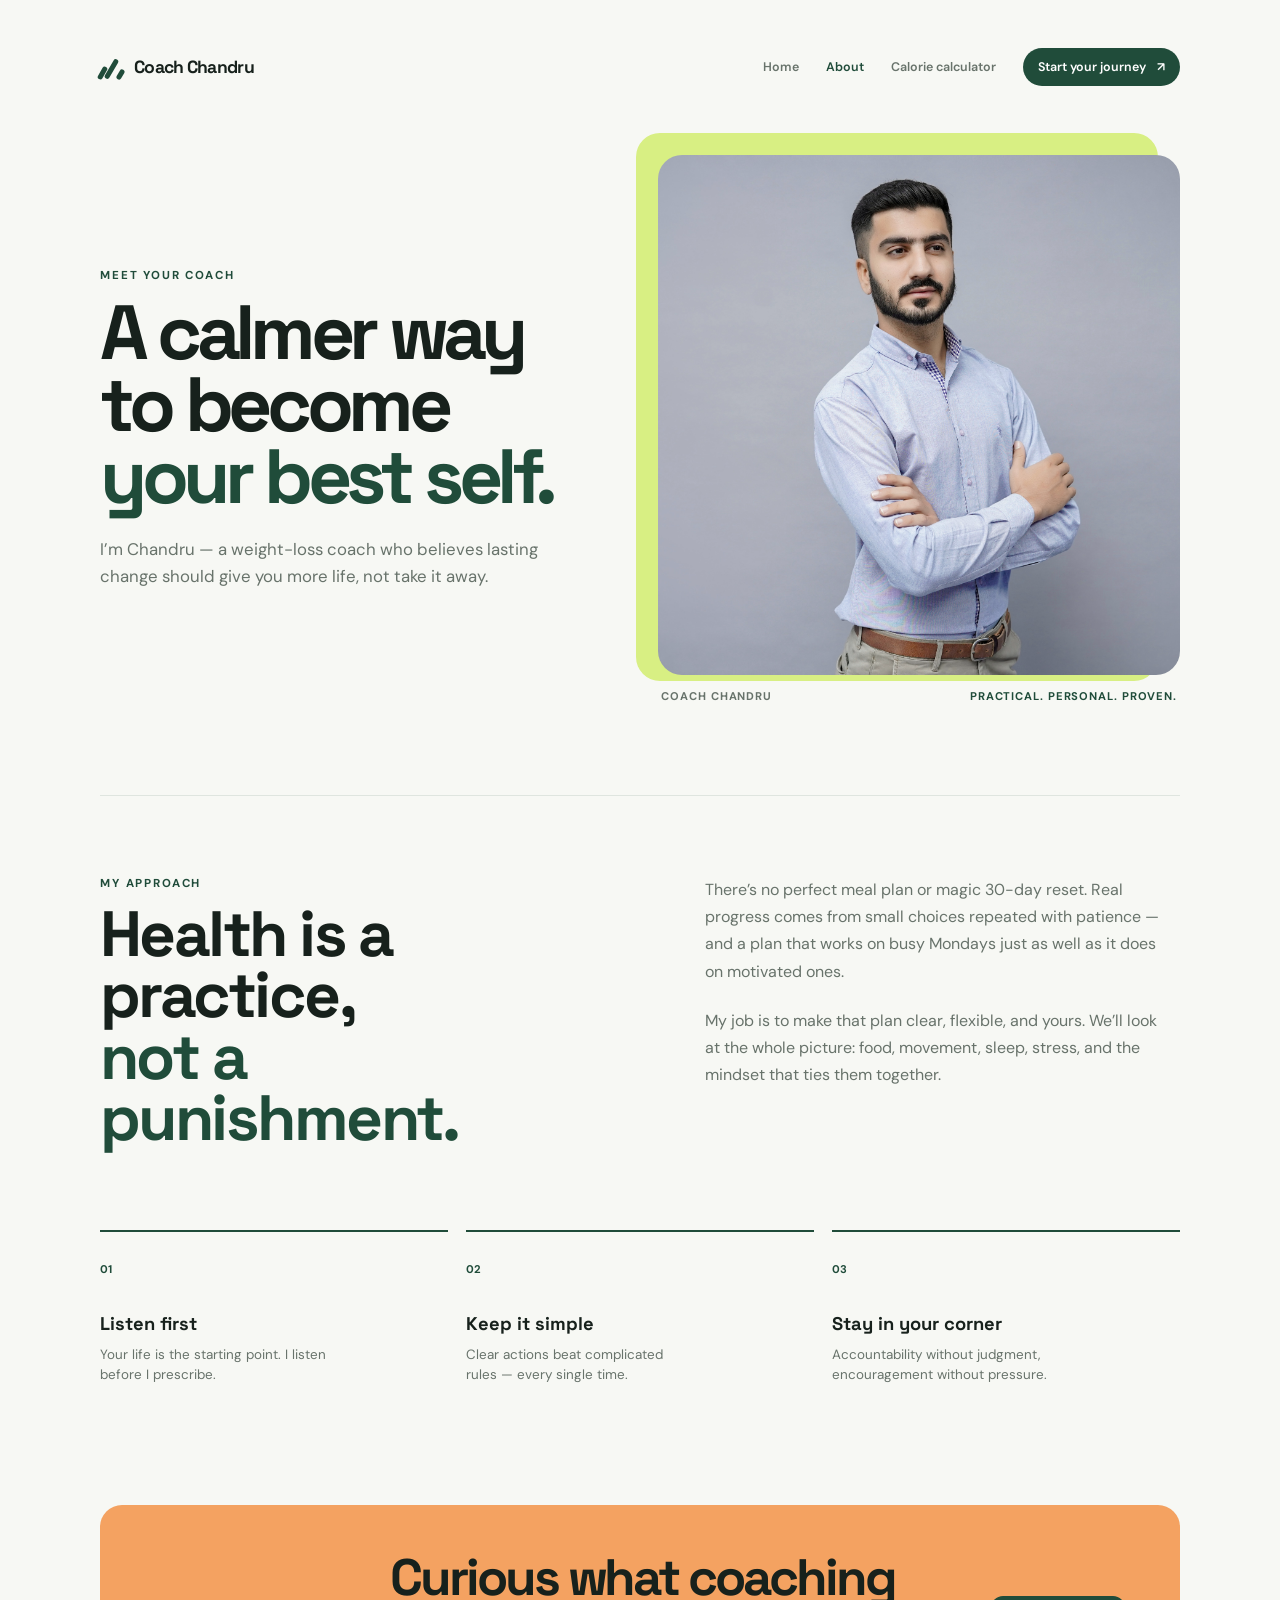
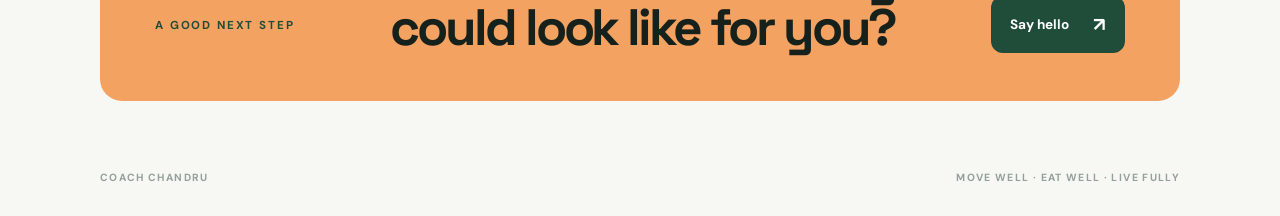
==== about.html @ 8673b8a0 "Added About page with hero image" ====
<!doctype html>
<html lang="en">
  <head>
    <meta charset="UTF-8" />
    <meta name="viewport" content="width=device-width, initial-scale=1.0" />
    <meta name="description" content="Meet Coach Chandru and learn about his practical, sustainable approach to weight-loss coaching." />
    <title>About Coach Chandru — Weight-loss coaching</title>
    <link rel="preconnect" href="https://fonts.googleapis.com" />
    <link rel="preconnect" href="https://fonts.gstatic.com" crossorigin />
    <link href="https://fonts.googleapis.com/css2?family=DM+Sans:wght@400;500;600;700&family=Space+Grotesk:wght@500;600;700&display=swap" rel="stylesheet" />
    <link rel="stylesheet" href="styles.css" />
  </head>
  <body>
    <main class="page-shell about-shell">
      <nav class="site-nav" aria-label="Main navigation">
        <a class="wordmark" href="index.html"><span class="brand-mark" aria-hidden="true"><i></i><i></i><i></i></span>Coach Chandru</a>
        <div class="nav-links"><a href="index.html">Home</a><a class="active" href="about.html">About</a><a href="calculator.html">Calorie calculator</a><a class="nav-cta" href="index.html#start">Start your journey <span>↗</span></a></div>
      </nav>

      <section class="about-hero" aria-labelledby="about-title">
        <div class="about-hero-copy"><p class="eyebrow">Meet your coach</p><h1 id="about-title">A calmer way to become <em>your best self.</em></h1><p class="hero-copy">I’m Chandru — a weight-loss coach who believes lasting change should give you more life, not take it away.</p></div>
        <figure class="about-hero-image"><img src="fotos-VTnQLdlYymI-unsplash.jpg" alt="A person enjoying an active moment outdoors" /><figcaption><span>Coach Chandru</span><span>Practical. Personal. Proven.</span></figcaption></figure>
      </section>

      <section class="about-story"><div><p class="section-kicker">My approach</p><h2>Health is a practice,<br /><em>not a punishment.</em></h2></div><div class="story-copy"><p>There’s no perfect meal plan or magic 30-day reset. Real progress comes from small choices repeated with patience — and a plan that works on busy Mondays just as well as it does on motivated ones.</p><p>My job is to make that plan clear, flexible, and yours. We’ll look at the whole picture: food, movement, sleep, stress, and the mindset that ties them together.</p></div></section>

      <section class="about-values" aria-label="Coach Chandru's values"><article><span>01</span><h3>Listen first</h3><p>Your life is the starting point. I listen before I prescribe.</p></article><article><span>02</span><h3>Keep it simple</h3><p>Clear actions beat complicated rules — every single time.</p></article><article><span>03</span><h3>Stay in your corner</h3><p>Accountability without judgment, encouragement without pressure.</p></article></section>

      <section class="about-cta"><p class="eyebrow">A good next step</p><h2>Curious what coaching<br />could look like for you?</h2><a class="primary-button" href="mailto:hello@coachchandru.com">Say hello <span>↗</span></a></section>
      <footer><span>COACH CHANDRU</span><span>Move well · Eat well · Live fully</span></footer>
    </main>
  </body>
</html>
---- styles.css ----
:root {
  --ink: #17211c;
  --muted: #68736b;
  --line: #dfe5df;
  --paper: #f7f8f4;
  --white: #fff;
  --green: #204c3a;
  --lime: #d8ef83;
  --orange: #f4a261;
  --blue: #b8dce5;
  --shadow: 0 24px 70px rgba(25, 54, 39, 0.1);
}

* { box-sizing: border-box; }
body { margin: 0; background: var(--paper); color: var(--ink); font-family: "DM Sans", sans-serif; }
button, input { font: inherit; }
.page-shell { width: min(1080px, calc(100% - 40px)); margin: 0 auto; padding: 48px 0 32px; }
.hero { position: relative; max-width: 720px; padding: 16px 0 50px; }
.brand-mark { position: absolute; right: 5%; top: 0; display: flex; gap: 5px; align-items: flex-end; height: 33px; }
.brand-mark span { display: block; width: 7px; border-radius: 4px; background: var(--green); transform: rotate(30deg); }
.brand-mark span:nth-child(1) { height: 18px; }.brand-mark span:nth-child(2) { height: 27px; }.brand-mark span:nth-child(3) { height: 13px; }
.eyebrow, .section-kicker { margin: 0 0 13px; color: var(--green); font-size: .72rem; font-weight: 700; letter-spacing: .16em; text-transform: uppercase; }
h1, h2, p { margin-top: 0; }
h1 { max-width: 690px; margin-bottom: 20px; font-family: "Space Grotesk", sans-serif; font-size: clamp(3.1rem, 7vw, 5.7rem); line-height: .94; letter-spacing: -.07em; }
h1 em { color: var(--green); font-style: normal; }
.hero-copy { max-width: 500px; margin-bottom: 0; color: var(--muted); font-size: 1.05rem; line-height: 1.6; }
.calculator-card { border-radius: 28px; background: var(--white); box-shadow: var(--shadow); }
form { padding: clamp(27px, 5vw, 54px); }
.form-heading, .activity-label, .results-heading { display: flex; align-items: flex-start; justify-content: space-between; gap: 24px; }
h2 { margin-bottom: 0; font-family: "Space Grotesk", sans-serif; font-size: clamp(1.4rem, 3vw, 2rem); letter-spacing: -.04em; }
.unit-note { padding: 8px 12px; border: 1px solid var(--line); border-radius: 99px; color: var(--muted); font-size: .75rem; white-space: nowrap; }
.field-grid { display: grid; grid-template-columns: repeat(2, 1fr); gap: 22px 26px; margin-top: 38px; }
.field { display: grid; gap: 9px; min-width: 0; border: 0; padding: 0; }
.field > span, legend { color: var(--ink); font-size: .82rem; font-weight: 700; }
.field small { color: var(--muted); font-size: .75rem; font-weight: 400; }
input[type="number"] { width: 100%; padding: 14px 16px; border: 1.5px solid var(--line); border-radius: 12px; outline: 0; background: #fbfcfa; color: var(--ink); font-size: 1.05rem; transition: border .2s, box-shadow .2s; }
input[type="number"]:focus { border-color: var(--green); box-shadow: 0 0 0 4px rgba(32, 76, 58, .1); }
.segmented-control { display: flex; overflow: hidden; border: 1.5px solid var(--line); border-radius: 12px; background: #fbfcfa; }
.segmented-control label { flex: 1; cursor: pointer; }
.segmented-control input { position: absolute; opacity: 0; }
.segmented-control span { display: block; padding: 14px 12px; color: var(--muted); font-size: .9rem; text-align: center; transition: .2s; }
.segmented-control input:checked + span { margin: 3px; padding: 11px 9px; border-radius: 9px; background: var(--green); color: white; }
.activity-block { margin-top: 45px; padding-top: 32px; border-top: 1px solid var(--line); }
.activity-label > span { padding: 8px 11px; border-radius: 99px; background: var(--lime); color: var(--green); font-size: .78rem; font-weight: 700; }
input[type="range"] { width: 100%; height: 5px; margin: 28px 0 11px; accent-color: var(--green); cursor: pointer; }
.range-labels { display: flex; justify-content: space-between; color: var(--muted); font-size: .72rem; }
.activity-description { margin-top: 17px; color: var(--muted); font-size: .88rem; }
.form-message { min-height: 25px; margin-top: 22px; color: #b64b39; font-size: .82rem; }
.calculate-button { display: flex; align-items: center; justify-content: space-between; width: 100%; margin-top: 8px; padding: 17px 20px; border: 0; border-radius: 13px; background: var(--green); color: white; cursor: pointer; font-weight: 700; transition: transform .2s, background .2s; }
.calculate-button span { font-size: 1.25rem; }.calculate-button:hover { background: #16392b; transform: translateY(-2px); }
.results { margin-top: 68px; }.results-heading { align-items: center; }.reset-button { border: 0; background: none; color: var(--muted); cursor: pointer; font-size: .82rem; }.reset-button span { margin-left: 5px; font-size: 1.1rem; }
.result-grid { display: grid; grid-template-columns: repeat(3, 1fr); gap: 17px; margin-top: 27px; }.result-card { min-height: 230px; padding: 25px; border-radius: 22px; }.maintain-card { background: var(--lime); }.lose-card { background: var(--orange); }.gain-card { background: var(--blue); }
.result-icon { display: grid; width: 33px; height: 33px; margin-bottom: 27px; place-items: center; border-radius: 50%; background: rgba(255,255,255,.52); font-size: 1.2rem; }.result-label { margin-bottom: 10px; font-size: .85rem; font-weight: 700; }.result-card strong { font-family: "Space Grotesk", sans-serif; font-size: clamp(2.2rem, 4vw, 3.2rem); letter-spacing: -.07em; }.result-card > span { font-size: .72rem; font-weight: 700; }.result-note { max-width: 170px; margin: 22px 0 0; color: rgba(23,33,28,.68); font-size: .78rem; line-height: 1.4; }
.disclaimer { margin: 20px 0 0; color: var(--muted); font-size: .75rem; line-height: 1.5; }.results[hidden] { display: none; }
footer { display: flex; justify-content: space-between; padding: 70px 0 0; color: #94a099; font-size: .65rem; font-weight: 700; letter-spacing: .13em; text-transform: uppercase; }
@media (max-width: 650px) { .page-shell { width: min(100% - 28px, 540px); padding-top: 28px; }.hero { padding-bottom: 36px; }.field-grid, .result-grid { grid-template-columns: 1fr; }.form-heading, .activity-label, .results-heading { align-items: flex-start; }.result-card { min-height: 185px; }.result-icon { margin-bottom: 18px; } footer { gap: 12px; flex-direction: column; } }

/* Shared navigation and Coach Chandru landing page */
.site-nav { display: flex; align-items: center; justify-content: space-between; gap: 24px; padding: 0 0 54px; }
.wordmark { display: flex; align-items: center; gap: 11px; color: var(--ink); font-family: "Space Grotesk", sans-serif; font-size: 1.1rem; font-weight: 700; letter-spacing: -.04em; text-decoration: none; }
.site-nav .brand-mark { position: static; height: 25px; gap: 4px; }
.site-nav .brand-mark i { display: block; width: 5px; border-radius: 4px; background: var(--green); transform: rotate(30deg); }
.site-nav .brand-mark i:nth-child(1) { height: 14px; }.site-nav .brand-mark i:nth-child(2) { height: 22px; }.site-nav .brand-mark i:nth-child(3) { height: 11px; }
.nav-links { display: flex; align-items: center; gap: 27px; }.nav-links a { color: var(--muted); font-size: .78rem; font-weight: 600; text-decoration: none; }.nav-links a:hover, .nav-links a.active { color: var(--green); }.nav-links .nav-cta { padding: 11px 15px; border-radius: 99px; background: var(--green); color: white; }.nav-cta span { margin-left: 8px; }
.coach-hero { display: grid; grid-template-columns: minmax(0, 1.1fr) minmax(280px, .9fr); align-items: center; gap: 6%; min-height: 585px; padding: 10px 0 80px; }.hero-content h1 { max-width: 650px; margin-bottom: 24px; }.hero-content .hero-copy { max-width: 530px; }.hero-actions { display: flex; align-items: center; flex-wrap: wrap; gap: 22px; margin-top: 32px; }.primary-button { display: inline-flex; align-items: center; justify-content: space-between; gap: 24px; padding: 16px 19px; border-radius: 12px; background: var(--green); color: white; font-size: .85rem; font-weight: 700; text-decoration: none; transition: transform .2s, background .2s; }.primary-button:hover { background: #16392b; transform: translateY(-2px); }.primary-button span { font-size: 1.2rem; }.text-link { color: var(--green); font-size: .8rem; font-weight: 700; text-decoration: none; }.text-link span { margin-left: 7px; font-size: 1.1rem; }.proof-row { display: flex; align-items: center; gap: 14px; margin-top: 50px; }.proof-row p { margin: 0; color: var(--muted); font-size: .77rem; line-height: 1.35; }.proof-row strong { color: var(--ink); font-size: 1rem; }.proof-row small { font-size: .7rem; }.avatar-stack { display: flex; padding-left: 9px; }.avatar-stack span { display: grid; width: 31px; height: 31px; margin-left: -9px; place-items: center; border: 2px solid var(--paper); border-radius: 50%; background: var(--lime); color: var(--green); font-size: .7rem; font-weight: 700; }.avatar-stack span:nth-child(2) { background: var(--orange); }.avatar-stack span:nth-child(3) { background: var(--blue); }.avatar-stack span:nth-child(4) { background: var(--green); color: white; }
.hero-visual { position: relative; min-height: 480px; }.sun-disc { position: absolute; top: 0; right: 5%; width: 76%; aspect-ratio: 1; border-radius: 50%; background: var(--lime); }.portrait-card { position: absolute; right: 10%; bottom: 0; display: flex; width: 70%; height: 84%; overflow: hidden; align-items: center; justify-content: flex-end; flex-direction: column; border-radius: 50% 50% 18px 18px; background: linear-gradient(145deg, #c9d7c8, #7c9c80); box-shadow: 18px 22px 0 rgba(32, 76, 58, .12); }.portrait-glow { position: absolute; top: 13%; width: 55%; aspect-ratio: 1; border-radius: 50%; background: rgba(255,255,255,.25); }.portrait-silhouette { position: relative; display: grid; width: 65%; aspect-ratio: 1; margin-bottom: 18px; place-items: center; border-radius: 50% 50% 40% 40%; background: #355845; color: var(--lime); font-family: "Space Grotesk", sans-serif; font-size: 3.7rem; font-weight: 700; letter-spacing: -.12em; }.portrait-card p { position: relative; margin: 0 0 28px; color: white; font-size: .77rem; font-weight: 700; letter-spacing: .08em; text-transform: uppercase; }.floating-note { position: absolute; bottom: 13%; left: 0; padding: 17px 19px; border-radius: 13px; background: white; box-shadow: var(--shadow); }.floating-note span { display: block; margin-bottom: 9px; color: var(--muted); font-size: .65rem; font-weight: 700; }.floating-note strong { font-family: "Space Grotesk", sans-serif; font-size: 1rem; line-height: 1.1; }
.belief-section { display: grid; grid-template-columns: 1fr 1fr; gap: 12%; padding: 80px 0 65px; border-top: 1px solid var(--line); }.belief-section h2, .cta-panel h2 { font-size: clamp(2.2rem, 5vw, 4rem); line-height: .96; }.belief-section h2 em, .cta-panel h2 em { color: var(--green); font-style: normal; }.belief-copy { max-width: 430px; margin: 34px 0 0; color: var(--muted); font-size: 1.05rem; line-height: 1.65; }
.method-grid { display: grid; grid-template-columns: repeat(3, 1fr); gap: 18px; padding-bottom: 100px; }.method-grid article { padding: 27px 24px; border-top: 2px solid var(--green); }.method-number { color: var(--green); font-size: .7rem; font-weight: 700; }.method-grid h3 { margin: 35px 0 12px; font-family: "Space Grotesk", sans-serif; font-size: 1.15rem; letter-spacing: -.03em; }.method-grid p { margin: 0; color: var(--muted); font-size: .83rem; line-height: 1.55; }
.cta-panel { display: flex; align-items: center; justify-content: space-between; gap: 30px; padding: 48px 55px; border-radius: 22px; background: var(--green); color: white; }.cta-panel .eyebrow { color: var(--lime); }.cta-panel h2 { margin: 0; }.cta-panel h2 em { color: var(--lime); }.light-button { background: var(--lime); color: var(--green); }.light-button:hover { background: white; }
.calculator-shell .site-nav { padding-bottom: 35px; }.calculator-hero { padding-bottom: 35px; }.calculator-hero h1 { font-size: clamp(3rem, 6vw, 5rem); }
@media (max-width: 760px) { .site-nav { align-items: flex-start; }.nav-links { flex-wrap: wrap; justify-content: flex-end; gap: 10px 12px; }.nav-links a { font-size: .7rem; }.nav-links .nav-cta { font-size: .72rem; }.coach-hero { grid-template-columns: 1fr; gap: 35px; min-height: 0; padding-bottom: 55px; }.hero-visual { min-height: 400px; width: min(100%, 410px); margin: 0 auto; }.belief-section, .method-grid { grid-template-columns: 1fr; gap: 10px; }.belief-section { padding-top: 55px; }.belief-copy { margin-top: 0; }.method-grid { padding-bottom: 60px; }.cta-panel { align-items: flex-start; flex-direction: column; padding: 32px 25px; } }

/* About page */
.about-hero { display: grid; grid-template-columns: .95fr 1.05fr; align-items: center; gap: 8%; padding: 15px 0 92px; }
.about-hero h1 { margin-bottom: 24px; font-size: clamp(3rem, 6vw, 5.2rem); }
.about-hero-image { position: relative; margin: 0; }
.about-hero-image::before { position: absolute; z-index: -1; top: -22px; left: -22px; width: 100%; height: 100%; border-radius: 24px; background: var(--lime); content: ""; }
.about-hero-image img { display: block; width: 100%; height: 520px; object-fit: cover; border-radius: 24px; filter: saturate(.78); }
.about-hero-image figcaption { display: flex; justify-content: space-between; padding: 14px 3px 0; color: var(--muted); font-size: .7rem; font-weight: 700; letter-spacing: .08em; text-transform: uppercase; }
.about-hero-image figcaption span:last-child { color: var(--green); }
.about-story { display: grid; grid-template-columns: 1fr 1fr; gap: 12%; padding: 80px 0; border-top: 1px solid var(--line); }
.about-story h2 { font-size: clamp(2.2rem, 5vw, 4rem); line-height: .96; }.about-story h2 em { color: var(--green); font-style: normal; }.story-copy { max-width: 460px; color: var(--muted); font-size: 1rem; line-height: 1.7; }.story-copy p + p { margin-top: 22px; }
.about-values { display: grid; grid-template-columns: repeat(3, 1fr); gap: 18px; padding-bottom: 95px; }.about-values article { padding: 25px 0; border-top: 2px solid var(--green); }.about-values span { color: var(--green); font-size: .7rem; font-weight: 700; }.about-values h3 { margin: 34px 0 10px; font-family: "Space Grotesk", sans-serif; font-size: 1.15rem; }.about-values p { max-width: 230px; margin: 0; color: var(--muted); font-size: .84rem; line-height: 1.5; }
.about-cta { display: flex; align-items: flex-end; justify-content: space-between; gap: 30px; padding: 48px 55px; border-radius: 22px; background: var(--orange); }.about-cta .eyebrow { margin-bottom: 20px; }.about-cta h2 { margin: 0; font-size: clamp(2rem, 4vw, 3.2rem); line-height: .98; letter-spacing: -.06em; }
@media (max-width: 760px) { .about-hero, .about-story, .about-values { grid-template-columns: 1fr; gap: 38px; }.about-hero { padding-bottom: 65px; }.about-hero-image img { height: 390px; }.about-story { padding: 55px 0; }.about-values { padding-bottom: 60px; }.about-cta { align-items: flex-start; flex-direction: column; padding: 32px 25px; } }
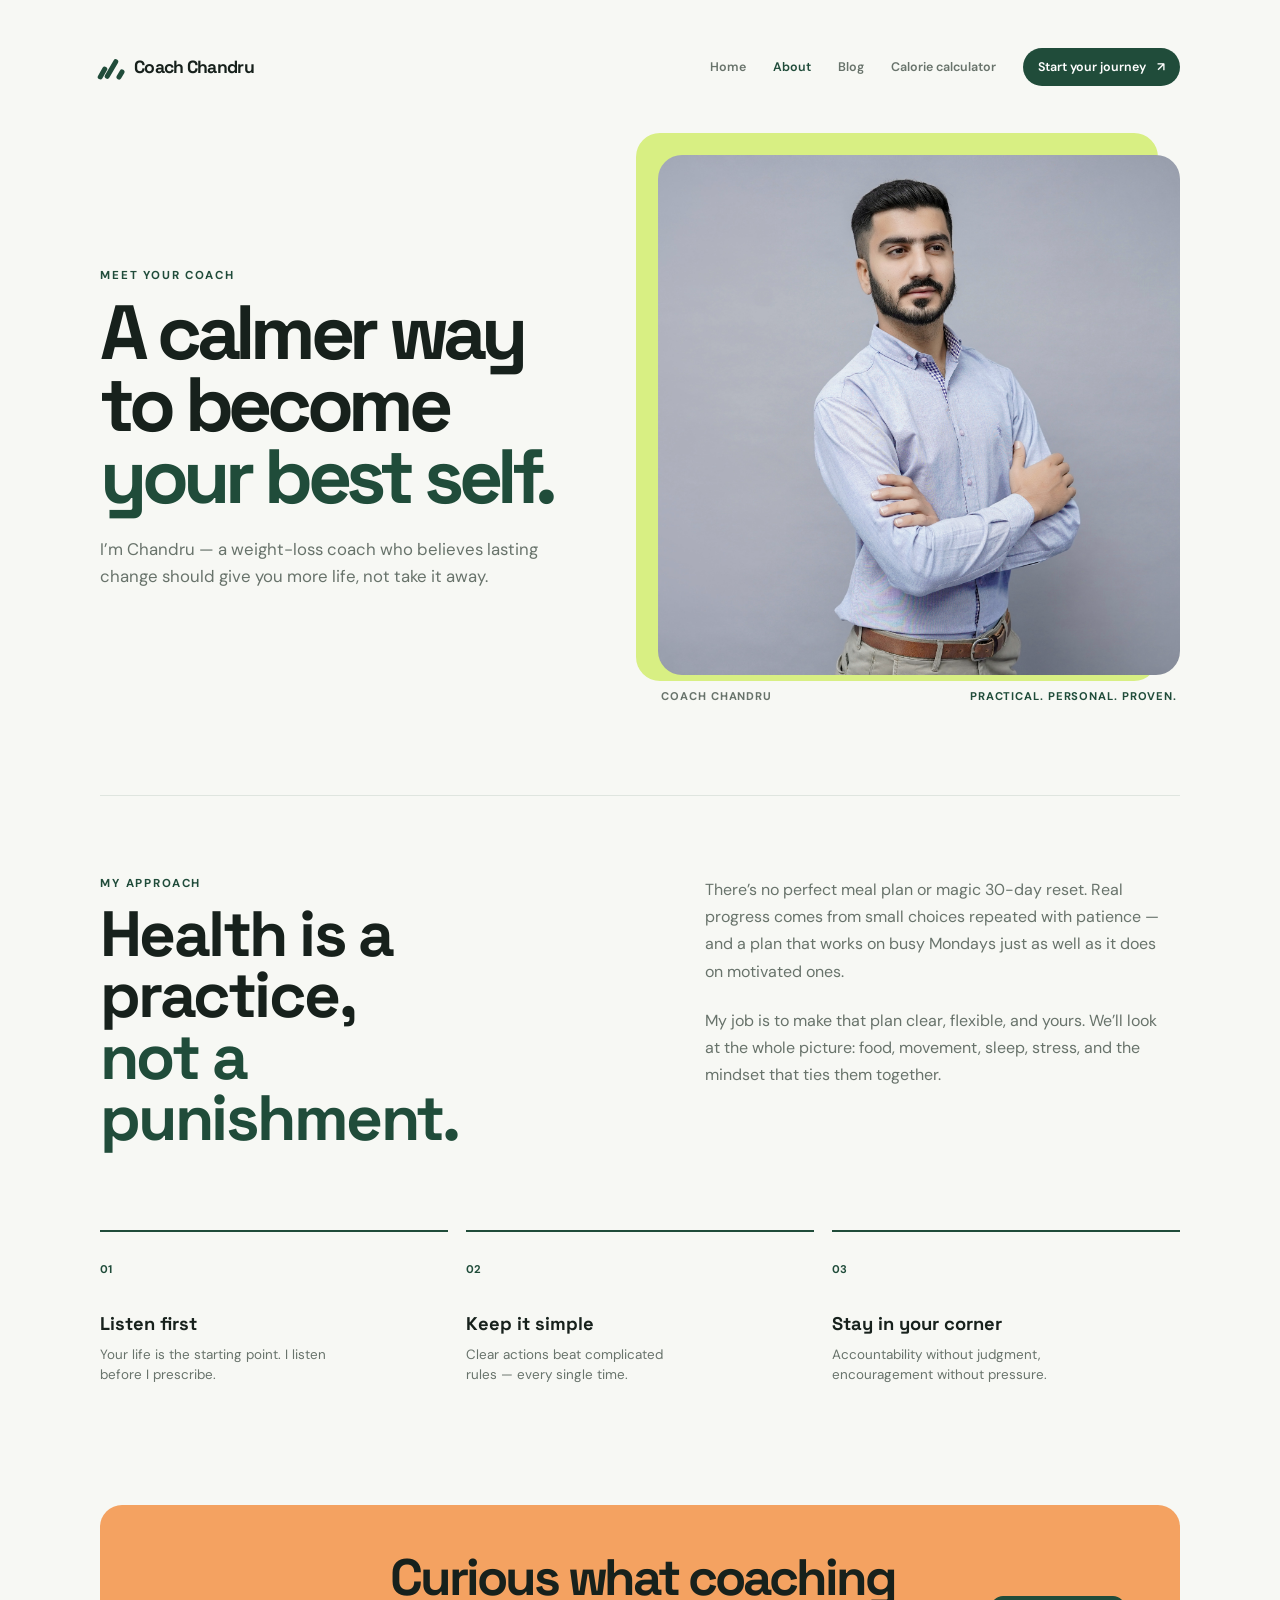
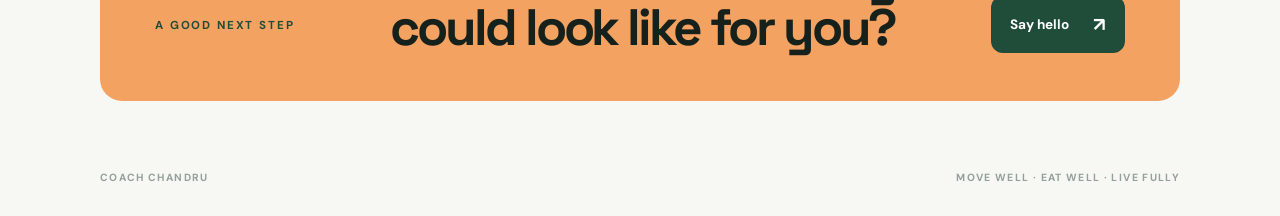
==== commit 9584236e: "Added blog section with multiple articles and updated navigation links" ====
--- a/about.html
+++ b/about.html
@@ -14,7 +14,7 @@
     <main class="page-shell about-shell">
       <nav class="site-nav" aria-label="Main navigation">
         <a class="wordmark" href="index.html"><span class="brand-mark" aria-hidden="true"><i></i><i></i><i></i></span>Coach Chandru</a>
-        <div class="nav-links"><a href="index.html">Home</a><a class="active" href="about.html">About</a><a href="calculator.html">Calorie calculator</a><a class="nav-cta" href="index.html#start">Start your journey <span>↗</span></a></div>
+        <div class="nav-links"><a href="index.html">Home</a><a class="active" href="about.html">About</a><a href="blog.html">Blog</a><a href="calculator.html">Calorie calculator</a><a class="nav-cta" href="index.html#contact">Start your journey <span>↗</span></a></div>
       </nav>
 
       <section class="about-hero" aria-labelledby="about-title">
--- a/styles.css
+++ b/styles.css
@@ -63,7 +63,7 @@
 .site-nav .brand-mark i:nth-child(1) { height: 14px; }.site-nav .brand-mark i:nth-child(2) { height: 22px; }.site-nav .brand-mark i:nth-child(3) { height: 11px; }
 .nav-links { display: flex; align-items: center; gap: 27px; }.nav-links a { color: var(--muted); font-size: .78rem; font-weight: 600; text-decoration: none; }.nav-links a:hover, .nav-links a.active { color: var(--green); }.nav-links .nav-cta { padding: 11px 15px; border-radius: 99px; background: var(--green); color: white; }.nav-cta span { margin-left: 8px; }
 .coach-hero { display: grid; grid-template-columns: minmax(0, 1.1fr) minmax(280px, .9fr); align-items: center; gap: 6%; min-height: 585px; padding: 10px 0 80px; }.hero-content h1 { max-width: 650px; margin-bottom: 24px; }.hero-content .hero-copy { max-width: 530px; }.hero-actions { display: flex; align-items: center; flex-wrap: wrap; gap: 22px; margin-top: 32px; }.primary-button { display: inline-flex; align-items: center; justify-content: space-between; gap: 24px; padding: 16px 19px; border-radius: 12px; background: var(--green); color: white; font-size: .85rem; font-weight: 700; text-decoration: none; transition: transform .2s, background .2s; }.primary-button:hover { background: #16392b; transform: translateY(-2px); }.primary-button span { font-size: 1.2rem; }.text-link { color: var(--green); font-size: .8rem; font-weight: 700; text-decoration: none; }.text-link span { margin-left: 7px; font-size: 1.1rem; }.proof-row { display: flex; align-items: center; gap: 14px; margin-top: 50px; }.proof-row p { margin: 0; color: var(--muted); font-size: .77rem; line-height: 1.35; }.proof-row strong { color: var(--ink); font-size: 1rem; }.proof-row small { font-size: .7rem; }.avatar-stack { display: flex; padding-left: 9px; }.avatar-stack span { display: grid; width: 31px; height: 31px; margin-left: -9px; place-items: center; border: 2px solid var(--paper); border-radius: 50%; background: var(--lime); color: var(--green); font-size: .7rem; font-weight: 700; }.avatar-stack span:nth-child(2) { background: var(--orange); }.avatar-stack span:nth-child(3) { background: var(--blue); }.avatar-stack span:nth-child(4) { background: var(--green); color: white; }
-.hero-visual { position: relative; min-height: 480px; }.sun-disc { position: absolute; top: 0; right: 5%; width: 76%; aspect-ratio: 1; border-radius: 50%; background: var(--lime); }.portrait-card { position: absolute; right: 10%; bottom: 0; display: flex; width: 70%; height: 84%; overflow: hidden; align-items: center; justify-content: flex-end; flex-direction: column; border-radius: 50% 50% 18px 18px; background: linear-gradient(145deg, #c9d7c8, #7c9c80); box-shadow: 18px 22px 0 rgba(32, 76, 58, .12); }.portrait-glow { position: absolute; top: 13%; width: 55%; aspect-ratio: 1; border-radius: 50%; background: rgba(255,255,255,.25); }.portrait-silhouette { position: relative; display: grid; width: 65%; aspect-ratio: 1; margin-bottom: 18px; place-items: center; border-radius: 50% 50% 40% 40%; background: #355845; color: var(--lime); font-family: "Space Grotesk", sans-serif; font-size: 3.7rem; font-weight: 700; letter-spacing: -.12em; }.portrait-card p { position: relative; margin: 0 0 28px; color: white; font-size: .77rem; font-weight: 700; letter-spacing: .08em; text-transform: uppercase; }.floating-note { position: absolute; bottom: 13%; left: 0; padding: 17px 19px; border-radius: 13px; background: white; box-shadow: var(--shadow); }.floating-note span { display: block; margin-bottom: 9px; color: var(--muted); font-size: .65rem; font-weight: 700; }.floating-note strong { font-family: "Space Grotesk", sans-serif; font-size: 1rem; line-height: 1.1; }
+.hero-visual { position: relative; min-height: 480px; }.sun-disc { position: absolute; top: 0; right: 5%; width: 76%; aspect-ratio: 1; border-radius: 50%; background: var(--lime); }.portrait-card { position: absolute; right: 10%; bottom: 0; display: flex; width: 70%; height: 84%; overflow: hidden; align-items: center; justify-content: flex-end; flex-direction: column; border-radius: 50% 50% 18px 18px; background: linear-gradient(145deg, #c9d7c8, #7c9c80); box-shadow: 18px 22px 0 rgba(32, 76, 58, .12); }.portrait-card img { position: absolute; inset: 0; width: 100%; height: 100%; object-fit: cover; filter: saturate(.78); }.portrait-glow { position: absolute; top: 13%; width: 55%; aspect-ratio: 1; border-radius: 50%; background: rgba(255,255,255,.25); }.portrait-card p { position: relative; z-index: 1; margin: 0 0 28px; color: white; font-size: .77rem; font-weight: 700; letter-spacing: .08em; text-transform: uppercase; text-shadow: 0 1px 10px rgba(0,0,0,.35); }.floating-note { position: absolute; bottom: 13%; left: 0; padding: 17px 19px; border-radius: 13px; background: white; box-shadow: var(--shadow); }.floating-note span { display: block; margin-bottom: 9px; color: var(--muted); font-size: .65rem; font-weight: 700; }.floating-note strong { font-family: "Space Grotesk", sans-serif; font-size: 1rem; line-height: 1.1; }
 .belief-section { display: grid; grid-template-columns: 1fr 1fr; gap: 12%; padding: 80px 0 65px; border-top: 1px solid var(--line); }.belief-section h2, .cta-panel h2 { font-size: clamp(2.2rem, 5vw, 4rem); line-height: .96; }.belief-section h2 em, .cta-panel h2 em { color: var(--green); font-style: normal; }.belief-copy { max-width: 430px; margin: 34px 0 0; color: var(--muted); font-size: 1.05rem; line-height: 1.65; }
 .method-grid { display: grid; grid-template-columns: repeat(3, 1fr); gap: 18px; padding-bottom: 100px; }.method-grid article { padding: 27px 24px; border-top: 2px solid var(--green); }.method-number { color: var(--green); font-size: .7rem; font-weight: 700; }.method-grid h3 { margin: 35px 0 12px; font-family: "Space Grotesk", sans-serif; font-size: 1.15rem; letter-spacing: -.03em; }.method-grid p { margin: 0; color: var(--muted); font-size: .83rem; line-height: 1.55; }
 .cta-panel { display: flex; align-items: center; justify-content: space-between; gap: 30px; padding: 48px 55px; border-radius: 22px; background: var(--green); color: white; }.cta-panel .eyebrow { color: var(--lime); }.cta-panel h2 { margin: 0; }.cta-panel h2 em { color: var(--lime); }.light-button { background: var(--lime); color: var(--green); }.light-button:hover { background: white; }
@@ -83,3 +83,14 @@
 .about-values { display: grid; grid-template-columns: repeat(3, 1fr); gap: 18px; padding-bottom: 95px; }.about-values article { padding: 25px 0; border-top: 2px solid var(--green); }.about-values span { color: var(--green); font-size: .7rem; font-weight: 700; }.about-values h3 { margin: 34px 0 10px; font-family: "Space Grotesk", sans-serif; font-size: 1.15rem; }.about-values p { max-width: 230px; margin: 0; color: var(--muted); font-size: .84rem; line-height: 1.5; }
 .about-cta { display: flex; align-items: flex-end; justify-content: space-between; gap: 30px; padding: 48px 55px; border-radius: 22px; background: var(--orange); }.about-cta .eyebrow { margin-bottom: 20px; }.about-cta h2 { margin: 0; font-size: clamp(2rem, 4vw, 3.2rem); line-height: .98; letter-spacing: -.06em; }
 @media (max-width: 760px) { .about-hero, .about-story, .about-values { grid-template-columns: 1fr; gap: 38px; }.about-hero { padding-bottom: 65px; }.about-hero-image img { height: 390px; }.about-story { padding: 55px 0; }.about-values { padding-bottom: 60px; }.about-cta { align-items: flex-start; flex-direction: column; padding: 32px 25px; } }
+
+/* Contact form */
+.contact-section { display: grid; grid-template-columns: .8fr 1.2fr; gap: 10%; padding: 100px 0 70px; scroll-margin-top: 24px; }
+.contact-intro h2 { margin-bottom: 24px; font-size: clamp(2.3rem, 5vw, 4rem); line-height: .95; }.contact-intro h2 em { color: var(--green); font-style: normal; }.contact-intro > p:not(.section-kicker) { max-width: 340px; color: var(--muted); line-height: 1.6; }.contact-details { display: grid; gap: 7px; margin-top: 32px; color: var(--green); font-size: .78rem; font-weight: 700; }
+.contact-form { display: grid; gap: 18px; padding: 30px; border-radius: 22px; background: var(--white); box-shadow: var(--shadow); }.contact-form label { display: grid; gap: 8px; }.contact-form label > span { color: var(--ink); font-size: .8rem; font-weight: 700; }.contact-form label small { color: var(--muted); font-weight: 400; }.contact-form input, .contact-form select, .contact-form textarea { width: 100%; resize: vertical; padding: 13px 14px; border: 1.5px solid var(--line); border-radius: 10px; outline: 0; background: #fbfcfa; color: var(--ink); font: inherit; font-size: .9rem; }.contact-form input:focus, .contact-form select:focus, .contact-form textarea:focus { border-color: var(--green); box-shadow: 0 0 0 4px rgba(32, 76, 58, .1); }.contact-form textarea { min-height: 102px; }.contact-form .calculate-button { margin-top: 3px; }.contact-success { margin: 0; padding: 12px 14px; border-radius: 9px; background: var(--lime); color: var(--green); font-size: .8rem; line-height: 1.4; }.contact-success[hidden] { display: none; }
+@media (max-width: 760px) { .contact-section { grid-template-columns: 1fr; gap: 38px; padding: 65px 0 50px; }.contact-form { padding: 23px; } }
+
+/* Blog and article pages */
+.blog-heading { max-width: 680px; padding: 20px 0 62px; }.blog-heading h1 { margin-bottom: 22px; }.blog-heading h1 em, .featured-copy h2 a, .post-card h2 a { color: var(--green); font-style: normal; }.featured-post { display: grid; grid-template-columns: 1.15fr .85fr; gap: 6%; align-items: center; padding: 22px; border-radius: 22px; background: var(--green); color: white; }.featured-image { height: 350px; overflow: hidden; border-radius: 14px; }.featured-image img { width: 100%; height: 100%; object-fit: cover; filter: saturate(.75); }.featured-copy { padding: 20px 30px 20px 0; }.post-meta { margin-bottom: 18px; color: var(--muted); font-size: .68rem; font-weight: 700; letter-spacing: .12em; text-transform: uppercase; }.featured-copy .post-meta { color: var(--lime); }.featured-copy h2 { margin-bottom: 18px; font-family: "Space Grotesk", sans-serif; font-size: clamp(1.8rem, 3vw, 2.8rem); line-height: 1; letter-spacing: -.06em; }.featured-copy h2 a { color: var(--lime); text-decoration: none; }.featured-copy > p:not(.post-meta) { color: rgba(255,255,255,.7); font-size: .9rem; line-height: 1.55; }.featured-copy .text-link { color: var(--lime); }.post-list-heading { display: flex; justify-content: space-between; align-items: center; padding: 75px 0 20px; border-bottom: 1px solid var(--line); }.post-list-heading .section-kicker { margin: 0; }.post-list-heading > span { color: var(--muted); font-size: .76rem; }.post-grid { display: grid; grid-template-columns: repeat(2, 1fr); gap: 18px; padding: 20px 0 95px; }.post-card { min-height: 280px; padding: 30px; border-radius: 20px; }.post-card-lime { background: var(--lime); }.post-card-blue { background: var(--blue); }.post-card h2 { max-width: 350px; margin: 0 0 15px; font-size: clamp(1.55rem, 3vw, 2.25rem); line-height: 1; }.post-card h2 a { text-decoration: none; }.post-card > p:not(.post-meta) { max-width: 300px; color: rgba(23,33,28,.68); font-size: .85rem; line-height: 1.5; }.post-card .text-link { display: inline-block; margin-top: 20px; }
+.article { max-width: 790px; margin: 0 auto; padding: 25px 0 80px; }.article > .post-meta { color: var(--green); }.article h1 { max-width: 760px; margin-bottom: 24px; font-size: clamp(2.8rem, 6vw, 5.2rem); line-height: .95; }.article h1 em { color: var(--green); font-style: normal; }.article-lede { max-width: 620px; margin-bottom: 35px; color: var(--muted); font-size: 1.15rem; line-height: 1.55; }.article-image { display: block; width: 100%; height: 390px; object-fit: cover; border-radius: 20px; filter: saturate(.8); }.article-body { max-width: 650px; margin: 45px auto 0; color: #3f4c44; font-size: 1.03rem; line-height: 1.75; }.article-body h2 { margin: 42px 0 13px; color: var(--ink); font-size: 1.55rem; }.article-body p { margin-bottom: 20px; }.article-color-block { display: flex; min-height: 300px; align-items: center; justify-content: space-between; flex-direction: column; padding: 27px; border-radius: 20px; }.article-color-block span { align-self: flex-start; color: var(--green); font-size: .7rem; font-weight: 700; letter-spacing: .12em; }.article-color-block strong { align-self: flex-start; color: var(--green); font-family: "Space Grotesk", sans-serif; font-size: clamp(2.5rem, 6vw, 5rem); line-height: .88; letter-spacing: -.08em; }.color-lime { background: var(--lime); }.color-blue { background: var(--blue); }.back-link { display: inline-block; margin-top: 40px; color: var(--green); font-size: .82rem; font-weight: 700; text-decoration: none; }
+@media (max-width: 760px) { .blog-heading { padding-top: 5px; padding-bottom: 40px; }.featured-post { grid-template-columns: 1fr; padding: 13px; gap: 5px; }.featured-image { height: 260px; }.featured-copy { padding: 20px 12px 25px; }.post-list-heading { align-items: flex-start; flex-direction: column; gap: 8px; padding-top: 55px; }.post-grid { grid-template-columns: 1fr; padding-bottom: 60px; }.article { padding-top: 5px; }.article-image { height: 280px; }.article-body { margin-top: 32px; font-size: .96rem; }.article-color-block { min-height: 250px; } }
